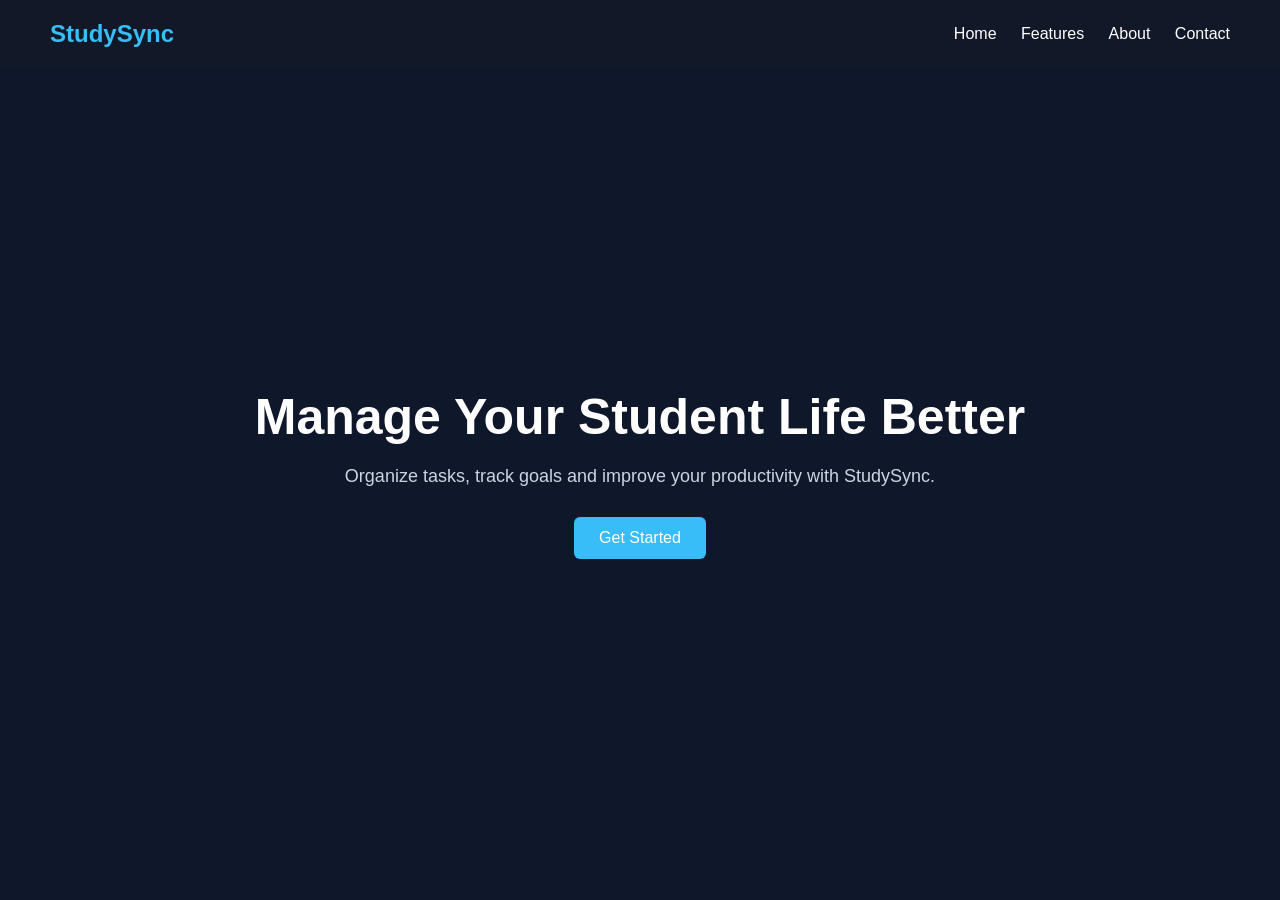
==== index.html @ 286b39d8 "Added landing page" ====
<!DOCTYPE html>
<html lang="en">
<head>
    <meta charset="UTF-8">
    <meta name="viewport" content="width=device-width, initial-scale=1.0">
    <title>StudySync</title>

    <link rel="stylesheet" href="style.css">
</head>
<body>

    <!-- Navbar -->

    <nav class="navbar">

        <div class="logo">
            <h1>StudySync</h1>
        </div>

        <div class="menu">

            <a href="#">Home</a>
            <a href="#">Features</a>
            <a href="#">About</a>
            <a href="#">Contact</a>

        </div>

    </nav>


    <!-- Hero Section -->

    <section class="hero">

        <div class="hero-text">

            <h2>Manage Your Student Life Better</h2>

            <p>
                Organize tasks, track goals and improve your productivity
                with StudySync.
            </p>

            <button>Get Started</button>

        </div>

    </section>

</body>
</html>
---- style.css ----
*{
    margin: 0;
    padding: 0;
    box-sizing: border-box;
}


body{
    font-family: Arial, sans-serif;
    background-color: #0f172a;
    color: white;
}


/* Navbar */

.navbar{
    display: flex;
    justify-content: space-between;
    align-items: center;

    padding: 20px 50px;

    background-color: #111827;
}


.logo h1{
    color: #38bdf8;
}


.menu a{
    color: white;
    text-decoration: none;

    margin-left: 20px;
}


.menu a:hover{
    color: #38bdf8;
}



/* Hero Section */

.hero{
    height: 90vh;

    display: flex;
    justify-content: center;
    align-items: center;

    text-align: center;

    padding: 20px;
}


.hero-text h2{
    font-size: 50px;

    margin-bottom: 20px;
}


.hero-text p{
    font-size: 18px;

    color: #cbd5e1;

    margin-bottom: 30px;
}


button{
    padding: 12px 25px;

    border: none;
    border-radius: 6px;

    background-color: #38bdf8;

    color: white;

    font-size: 16px;

    cursor: pointer;
}


button:hover{
    background-color: #0ea5e9;
}
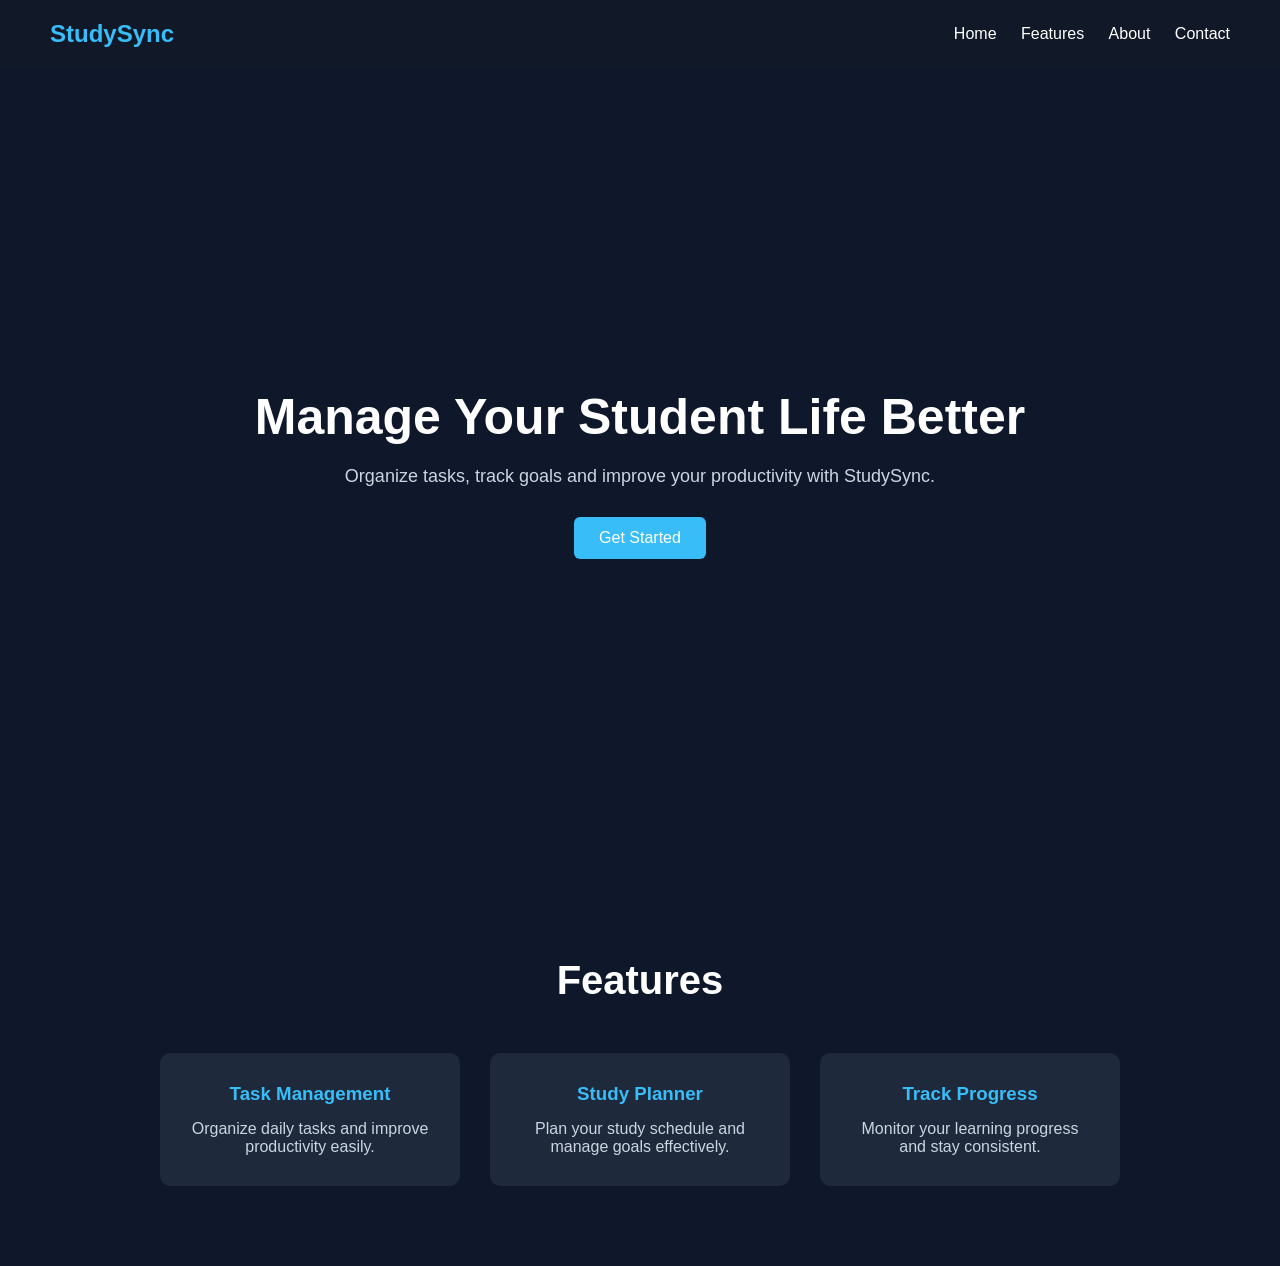
==== commit 47dc3be8: "Added features section" ====
--- a/index.html
+++ b/index.html
@@ -49,4 +49,36 @@
     </section>
 
 </body>
-</html>+</html>
+<!-- Features Section -->
+
+<section class="features">
+
+    <h2>Features</h2>
+
+    <div class="feature-box">
+
+        <div class="card">
+            <h3>Task Management</h3>
+            <p>
+                Organize daily tasks and improve productivity easily.
+            </p>
+        </div>
+
+        <div class="card">
+            <h3>Study Planner</h3>
+            <p>
+                Plan your study schedule and manage goals effectively.
+            </p>
+        </div>
+
+        <div class="card">
+            <h3>Track Progress</h3>
+            <p>
+                Monitor your learning progress and stay consistent.
+            </p>
+        </div>
+
+    </div>
+
+</section>
--- a/style.css
+++ b/style.css
@@ -93,4 +93,57 @@
 
 button:hover{
     background-color: #0ea5e9;
+}
+/* Features Section */
+
+.features{
+    padding: 80px 50px;
+
+    text-align: center;
+}
+
+
+.features h2{
+    font-size: 40px;
+
+    margin-bottom: 50px;
+}
+
+
+.feature-box{
+    display: flex;
+    justify-content: center;
+    gap: 30px;
+
+    flex-wrap: wrap;
+}
+
+
+.card{
+    background-color: #1e293b;
+
+    padding: 30px;
+
+    width: 300px;
+
+    border-radius: 10px;
+
+    transition: 0.3s;
+}
+
+
+.card:hover{
+    transform: translateY(-10px);
+}
+
+
+.card h3{
+    margin-bottom: 15px;
+
+    color: #38bdf8;
+}
+
+
+.card p{
+    color: #cbd5e1;
 }
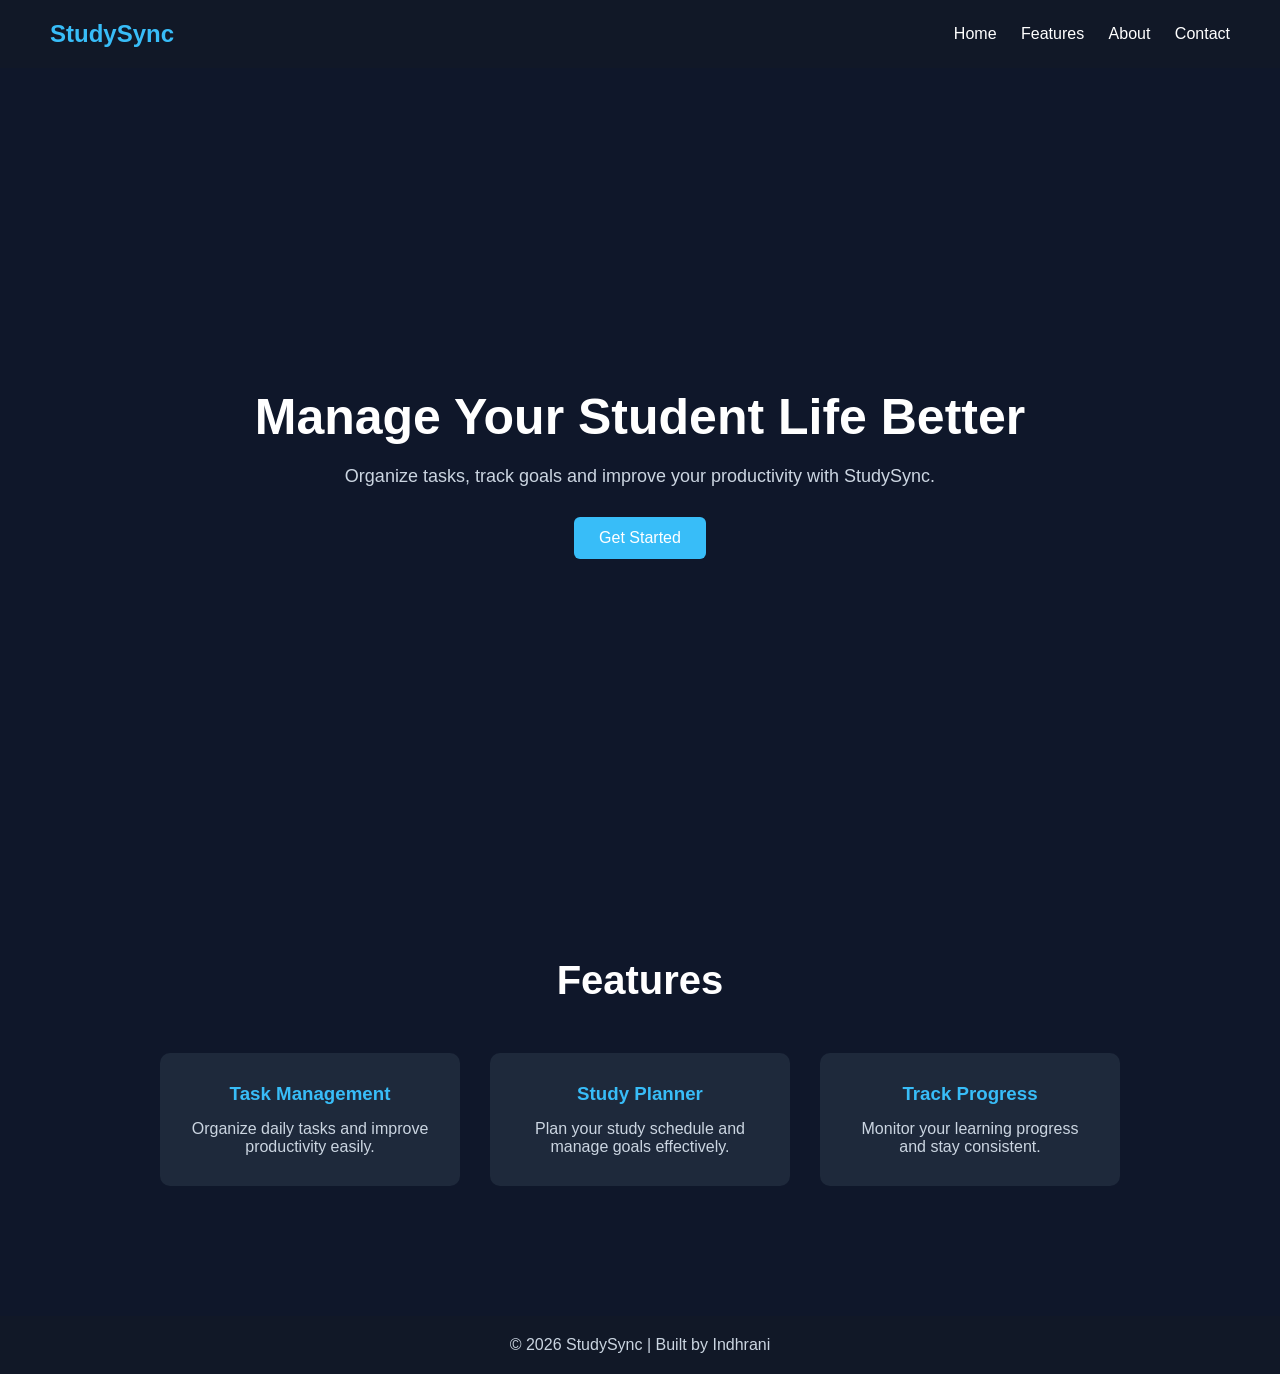
==== commit ed7a37ae: "Completed phase 1 frontend UI" ====
--- a/index.html
+++ b/index.html
@@ -81,4 +81,13 @@
 
     </div>
 
-</section>+</section>
+<!-- Footer -->
+
+<footer class="footer">
+
+    <p>
+        © 2026 StudySync | Built by Indhrani
+    </p>
+
+</footer>
--- a/style.css
+++ b/style.css
@@ -146,4 +146,52 @@
 
 .card p{
     color: #cbd5e1;
+}
+/* Responsive Design */
+
+@media(max-width: 768px){
+
+    .navbar{
+        flex-direction: column;
+
+        padding: 20px;
+    }
+
+    .menu{
+        margin-top: 15px;
+    }
+
+    .menu a{
+        margin: 0 10px;
+    }
+
+    .hero-text h2{
+        font-size: 35px;
+    }
+
+    .hero-text p{
+        font-size: 16px;
+    }
+
+    .feature-box{
+        flex-direction: column;
+        align-items: center;
+    }
+
+}
+/* Footer */
+
+.footer{
+    background-color: #111827;
+
+    padding: 20px;
+
+    text-align: center;
+
+    margin-top: 50px;
+}
+
+
+.footer p{
+    color: #cbd5e1;
 }
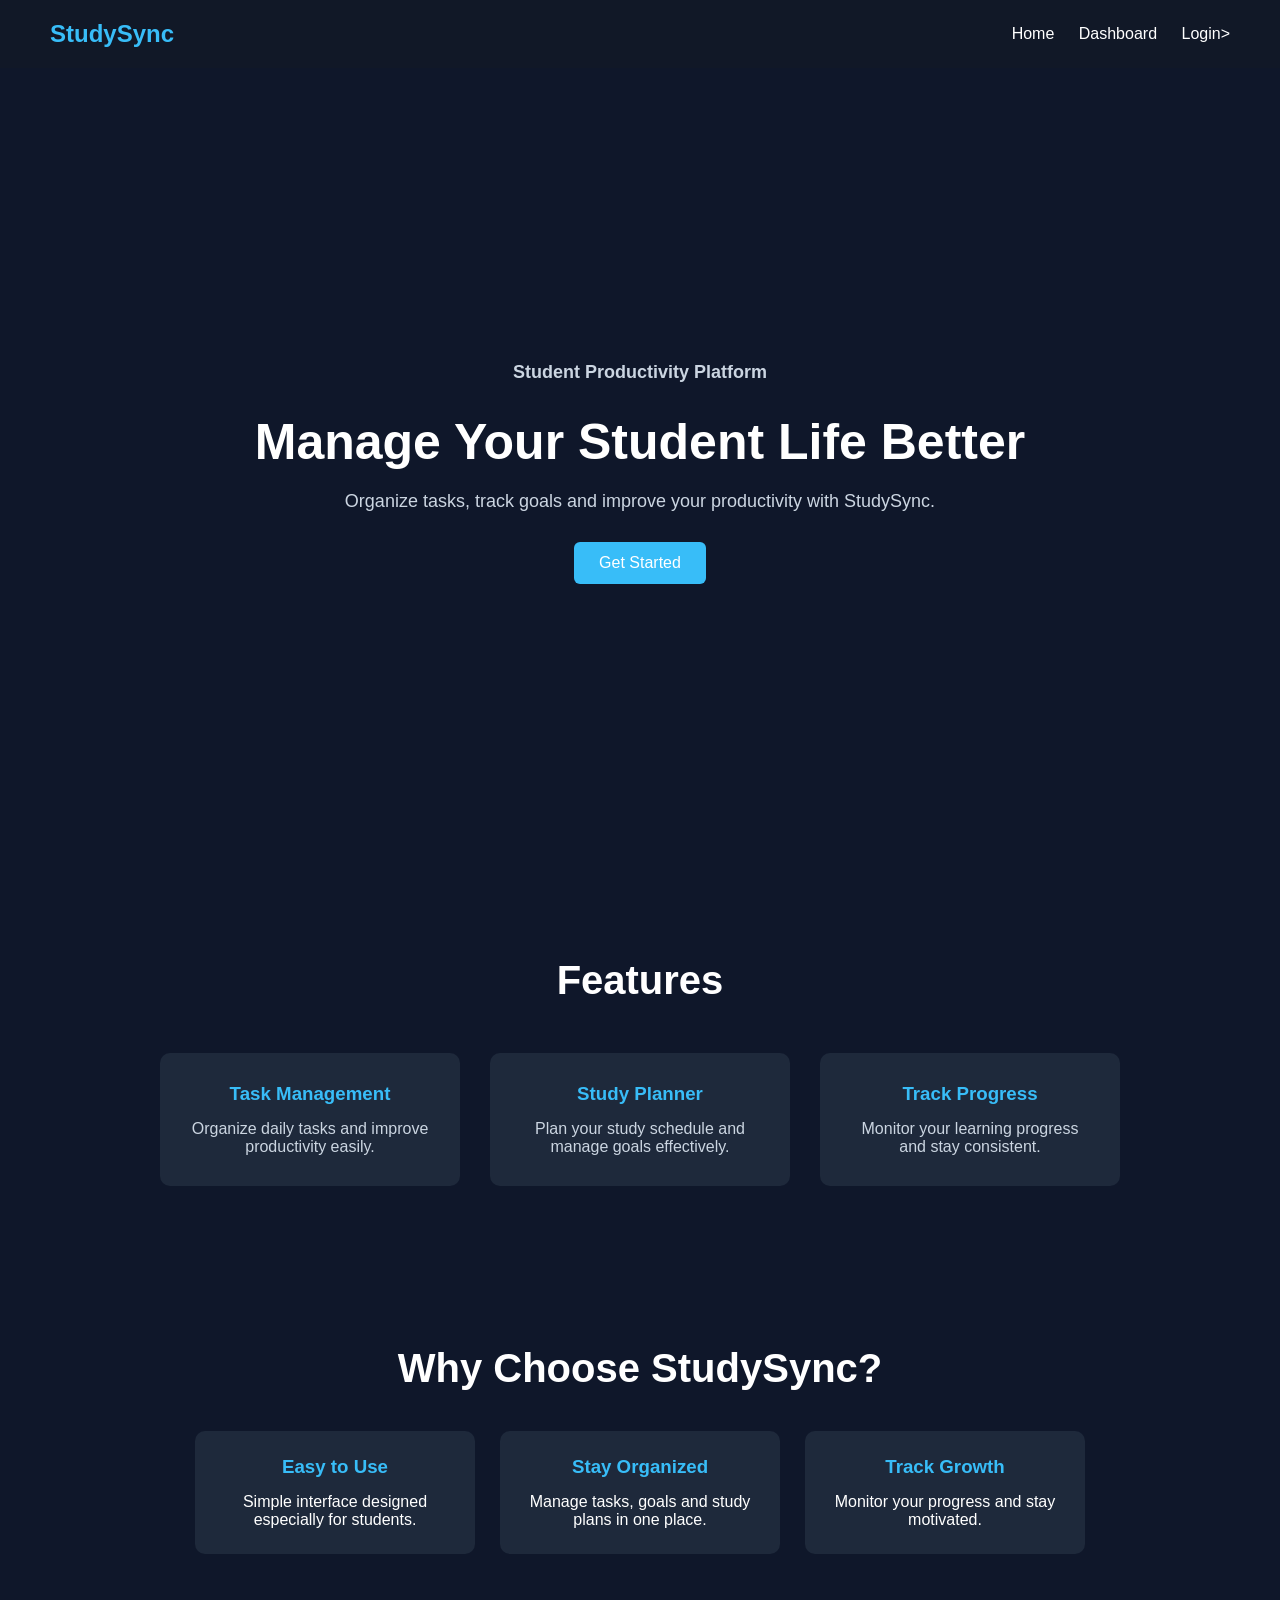
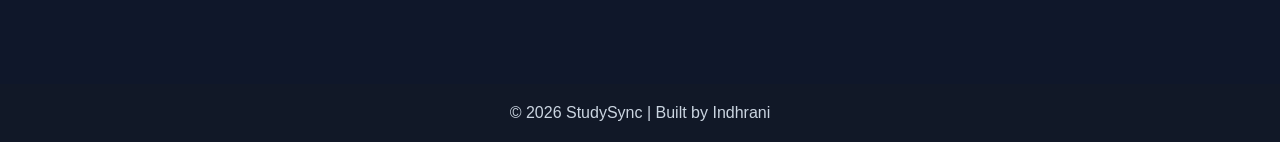
==== commit 3aff7cc2: "Enhanced landing page UI" ====
--- a/index.html
+++ b/index.html
@@ -19,10 +19,9 @@
 
         <div class="menu">
 
-            <a href="#">Home</a>
-            <a href="#">Features</a>
-            <a href="#">About</a>
-            <a href="#">Contact</a>
+            <a href="index.html">Home</a>
+            <a href="dashboard.html">Dashboard</a>
+            <a href="login.html">Login</a>>
 
         </div>
 
@@ -34,6 +33,7 @@
     <section class="hero">
 
         <div class="hero-text">
+            <p class="tagline">Student Productivity Platform</p>
 
             <h2>Manage Your Student Life Better</h2>
 
@@ -82,6 +82,30 @@
     </div>
 
 </section>
+<section class="why-us">
+
+    <h2>Why Choose StudySync?</h2>
+
+    <div class="why-container">
+
+        <div class="why-card">
+            <h3>Easy to Use</h3>
+            <p>Simple interface designed especially for students.</p>
+        </div>
+
+        <div class="why-card">
+            <h3>Stay Organized</h3>
+            <p>Manage tasks, goals and study plans in one place.</p>
+        </div>
+
+        <div class="why-card">
+            <h3>Track Growth</h3>
+            <p>Monitor your progress and stay motivated.</p>
+        </div>
+
+    </div>
+
+</section>
 <!-- Footer -->
 
 <footer class="footer">
--- a/style.css
+++ b/style.css
@@ -194,4 +194,147 @@
 
 .footer p{
     color: #cbd5e1;
+}
+/* Dashboard */
+
+.dashboard{
+    display: flex;
+
+    min-height: 100vh;
+}
+
+
+.sidebar{
+    width: 250px;
+
+    background-color: #111827;
+
+    padding: 30px;
+}
+
+
+.sidebar h2{
+    color: #38bdf8;
+
+    margin-bottom: 30px;
+}
+
+
+.sidebar a{
+    display: block;
+
+    color: white;
+
+    text-decoration: none;
+
+    margin-bottom: 20px;
+}
+
+
+.sidebar a:hover{
+    color: #38bdf8;
+}
+
+
+.main-content{
+    flex: 1;
+
+    padding: 40px;
+}
+
+
+.dashboard-cards{
+    display: flex;
+
+    gap: 20px;
+
+    margin-top: 30px;
+
+    flex-wrap: wrap;
+}
+
+
+.dash-card{
+    background-color: #1e293b;
+
+    padding: 30px;
+
+    width: 220px;
+
+    border-radius: 10px;
+}
+/* Login Page */
+
+.login-container{
+    height: 100vh;
+
+    display: flex;
+    justify-content: center;
+    align-items: center;
+}
+
+
+.login-form{
+    background-color: #1e293b;
+
+    padding: 40px;
+
+    border-radius: 10px;
+
+    width: 350px;
+}
+
+
+.login-form h2{
+    text-align: center;
+
+    margin-bottom: 30px;
+}
+
+
+.login-form input{
+    width: 100%;
+
+    padding: 12px;
+
+    margin-bottom: 20px;
+
+    border: none;
+
+    border-radius: 5px;
+}
+/* Why StudySync Section */
+
+.why-us{
+    padding: 80px 50px;
+    text-align: center;
+}
+
+.why-us h2{
+    margin-bottom: 40px;
+    font-size: 40px;
+}
+
+.why-container{
+    display: flex;
+    justify-content: center;
+    gap: 25px;
+    flex-wrap: wrap;
+}
+
+.why-card{
+    width: 280px;
+    padding: 25px;
+    background-color: #1e293b;
+    border-radius: 10px;
+}
+
+.why-card h3{
+    margin-bottom: 15px;
+    color: #38bdf8;
+}
+.tagline{
+    color: #38bdf8;
+    margin-bottom: 15px;
+    font-weight: bold;
 }
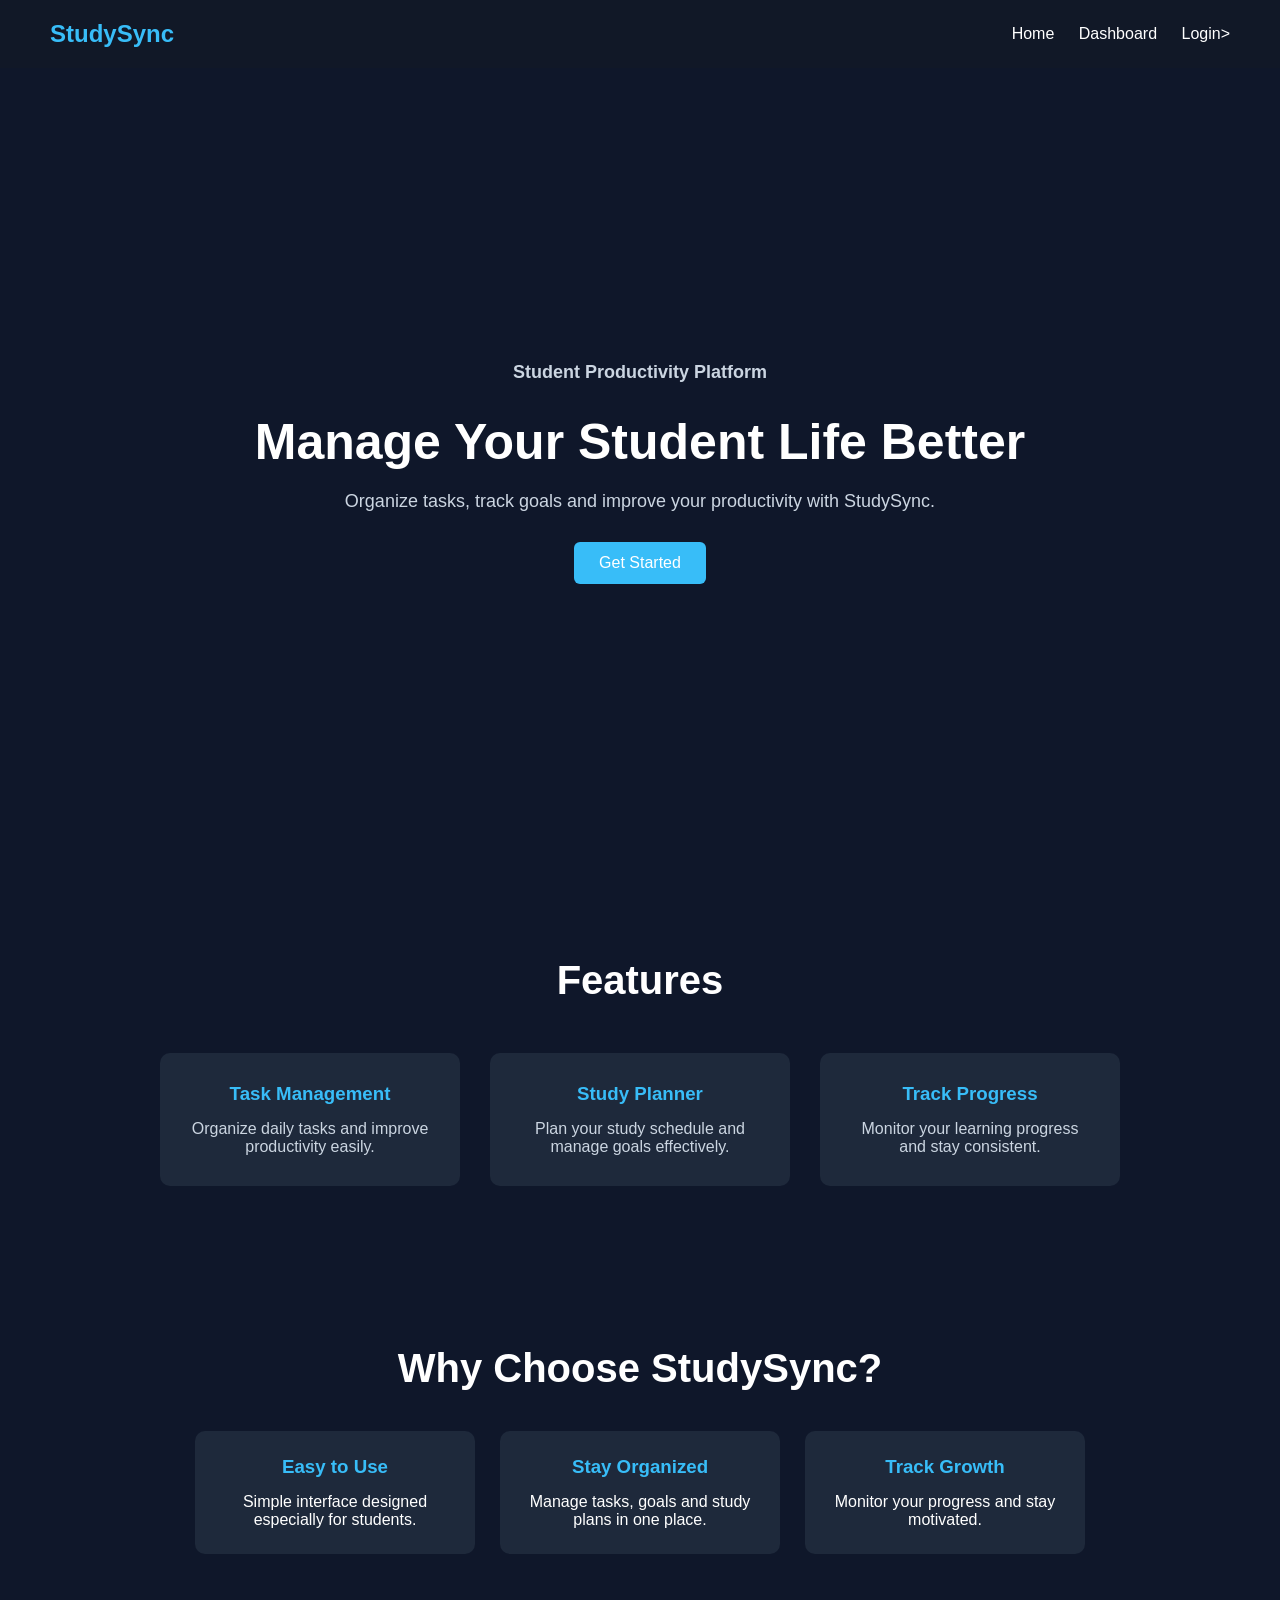
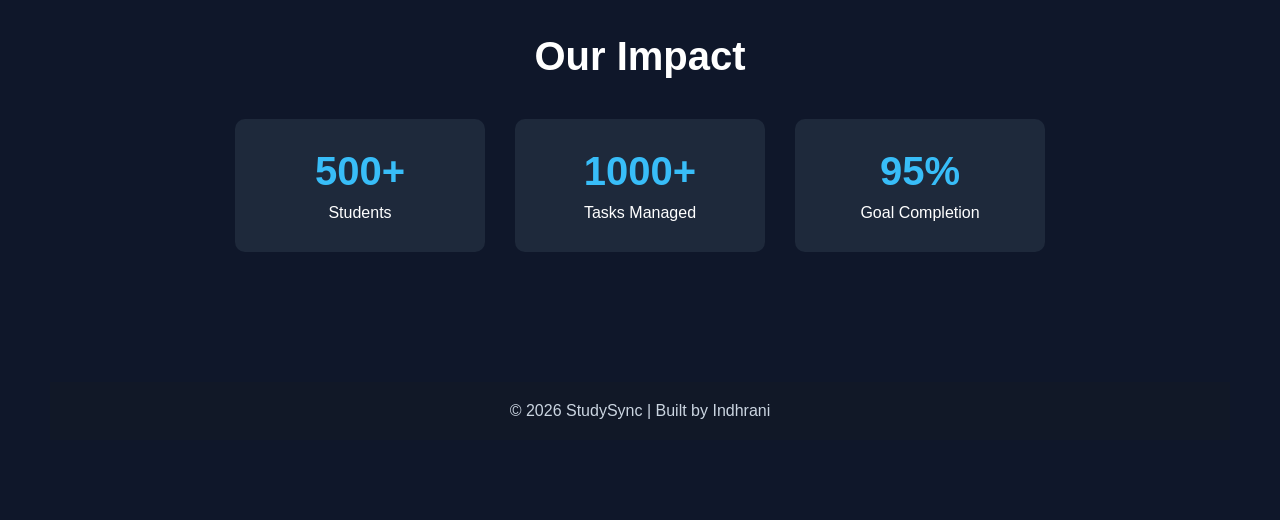
==== commit 14731f79: "Added statistics section" ====
--- a/index.html
+++ b/index.html
@@ -102,8 +102,35 @@
             <h3>Track Growth</h3>
             <p>Monitor your progress and stay motivated.</p>
         </div>
+        
 
     </div>
+    <!-- Statistics Section -->
+
+<section class="stats">
+
+    <h2>Our Impact</h2>
+
+    <div class="stats-container">
+
+        <div class="stat-card">
+            <h3>500+</h3>
+            <p>Students</p>
+        </div>
+
+        <div class="stat-card">
+            <h3>1000+</h3>
+            <p>Tasks Managed</p>
+        </div>
+
+        <div class="stat-card">
+            <h3>95%</h3>
+            <p>Goal Completion</p>
+        </div>
+
+    </div>
+
+
 
 </section>
 <!-- Footer -->
--- a/style.css
+++ b/style.css
@@ -337,4 +337,35 @@
     color: #38bdf8;
     margin-bottom: 15px;
     font-weight: bold;
+}
+/* Statistics Section */
+
+.stats{
+    padding: 80px 50px;
+    text-align: center;
+}
+
+.stats h2{
+    font-size: 40px;
+    margin-bottom: 40px;
+}
+
+.stats-container{
+    display: flex;
+    justify-content: center;
+    gap: 30px;
+    flex-wrap: wrap;
+}
+
+.stat-card{
+    width: 250px;
+    padding: 30px;
+    background-color: #1e293b;
+    border-radius: 10px;
+}
+
+.stat-card h3{
+    color: #38bdf8;
+    font-size: 40px;
+    margin-bottom: 10px;
 }
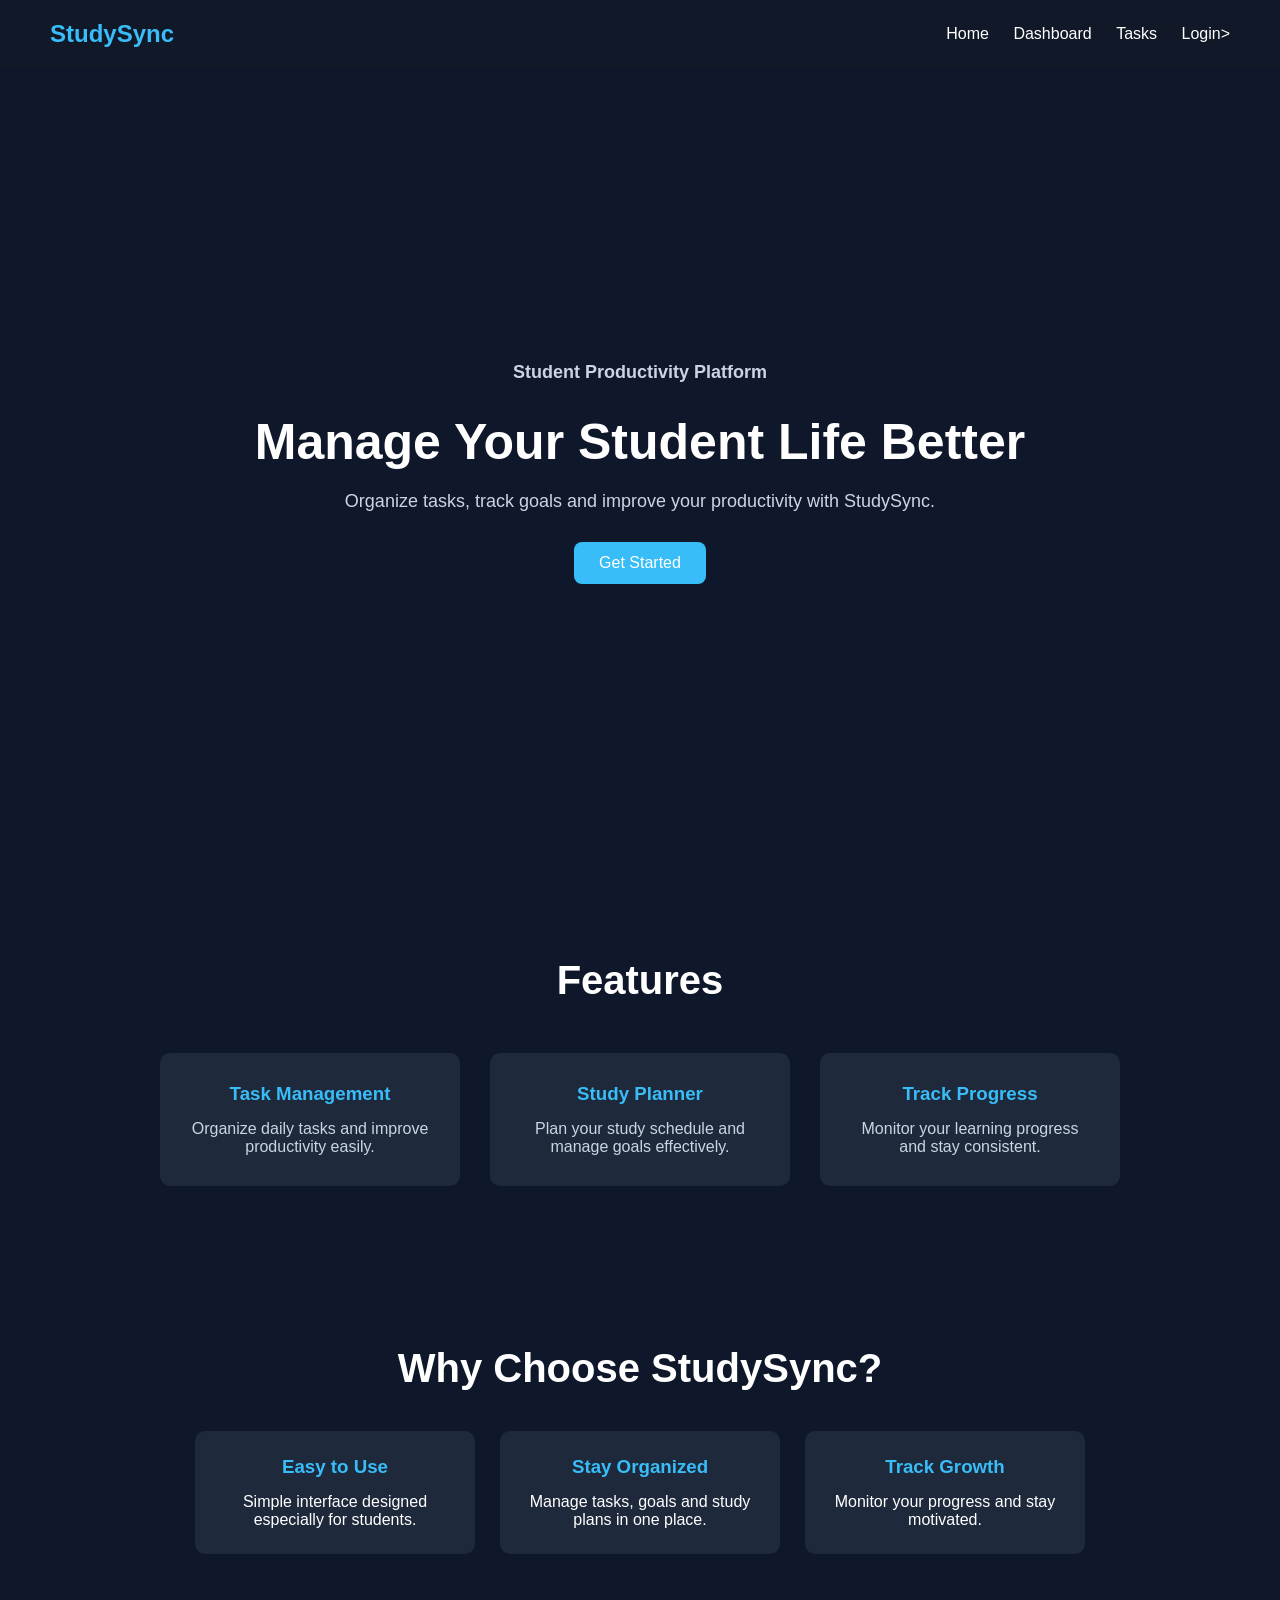
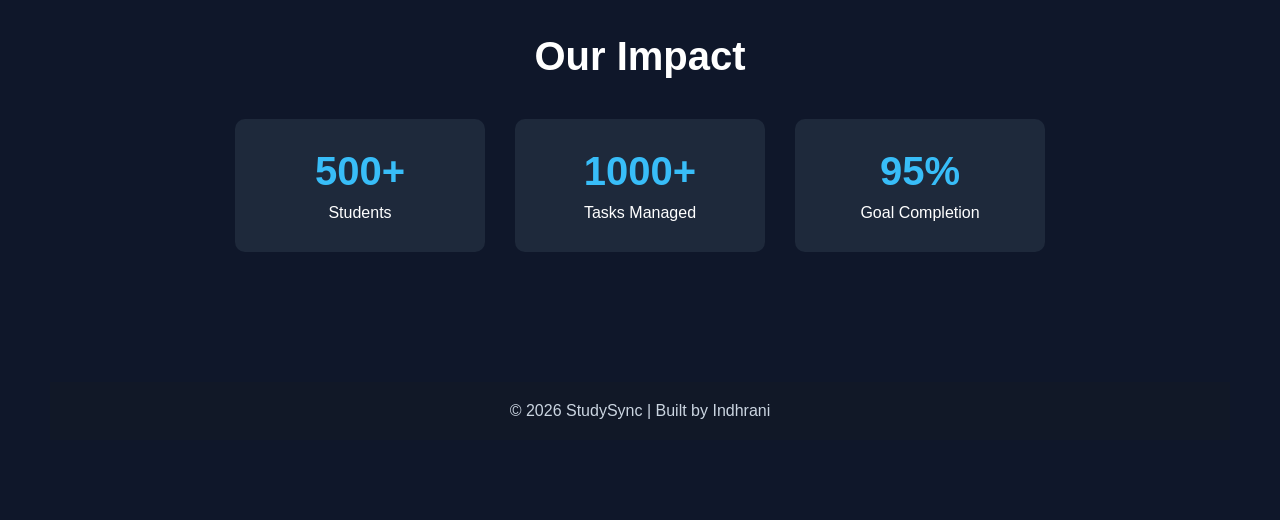
==== commit 69e2b523: "Added task filtering feature" ====
--- a/index.html
+++ b/index.html
@@ -21,6 +21,7 @@
 
             <a href="index.html">Home</a>
             <a href="dashboard.html">Dashboard</a>
+            <a href="tasks.html">Tasks</a>
             <a href="login.html">Login</a>>
 
         </div>
--- a/style.css
+++ b/style.css
@@ -79,7 +79,7 @@
     padding: 12px 25px;
 
     border: none;
-    border-radius: 6px;
+    border-radius: 8px;
 
     background-color: #38bdf8;
 
@@ -88,11 +88,17 @@
     font-size: 16px;
 
     cursor: pointer;
+
+    transition: all 0.3s ease;
 }
 
 
 button:hover{
     background-color: #0ea5e9;
+
+    transform: translateY(-3px);
+
+    box-shadow: 0 8px 20px rgba(56, 189, 248, 0.3);
 }
 /* Features Section */
 
@@ -129,11 +135,13 @@
     border-radius: 10px;
 
     transition: 0.3s;
-}
-
+    transition: all 0.3s ease;
+}
 
 .card:hover{
     transform: translateY(-10px);
+
+    box-shadow: 0 10px 25px rgba(56, 189, 248, 0.2);
 }
 
 
@@ -228,18 +236,23 @@
     text-decoration: none;
 
     margin-bottom: 20px;
+
+    transition: all 0.3s ease;
 }
 
 
 .sidebar a:hover{
     color: #38bdf8;
+
+    padding-left: 10px;
 }
 
 
 .main-content{
     flex: 1;
-
-    padding: 40px;
+ font-size: 32px;
+   
+     margin-bottom: 10px;
 }
 
 
@@ -259,10 +272,29 @@
 
     padding: 30px;
 
-    width: 220px;
-
-    border-radius: 10px;
-}
+    width: 250px;
+
+    border-radius: 12px;
+
+    transition: all 0.3s ease;
+}
+.dash-card h3{
+    color: #38bdf8;
+
+    margin-top: 10px;
+    margin-bottom: 15px;
+
+    font-size: 24px;
+}
+.dash-card:hover{
+    transform: translateY(-10px);
+
+    box-shadow: 0 10px 25px rgba(56,189,248,0.2);
+}
+.dash-card p{
+    font-size: 20px;
+}
+
 /* Login Page */
 
 .login-container{
@@ -302,6 +334,12 @@
     border: none;
 
     border-radius: 5px;
+    transition: all 0.3s ease;
+}
+.login-form input:focus{
+    outline: none;
+
+    box-shadow: 0 0 10px rgba(56,189,248,0.5);
 }
 /* Why StudySync Section */
 
@@ -327,6 +365,12 @@
     padding: 25px;
     background-color: #1e293b;
     border-radius: 10px;
+    transition: all 0.3s ease;
+}
+.why-card:hover{
+    transform: translateY(-10px);
+
+    box-shadow: 0 10px 25px rgba(56, 189, 248, 0.2);
 }
 
 .why-card h3{
@@ -362,10 +406,166 @@
     padding: 30px;
     background-color: #1e293b;
     border-radius: 10px;
+    transition: all 0.3s ease;
+}
+.stat-card:hover{
+    transform: translateY(-10px);
+
+    box-shadow: 0 10px 25px rgba(56, 189, 248, 0.2);
 }
 
 .stat-card h3{
     color: #38bdf8;
     font-size: 40px;
     margin-bottom: 10px;
+}
+.welcome-text{
+    color: #cbd5e1;
+
+    margin-top: 10px;
+
+    margin-bottom: 20px;
+}
+.register-text{
+    margin-top: 20px;
+
+    color: #cbd5e1;
+
+    text-align: center;
+
+    font-size: 14px;
+}
+.register-text a{
+    color: #38bdf8;
+    text-decoration: none;
+}
+
+.register-text a:hover{
+    text-decoration: underline;
+}
+
+.delete-btn{
+    padding: 5px 10px;
+    margin-left: 10px;
+    background-color: crimson;
+    color: white;
+    border: none;
+    border-radius: 5px;
+    cursor: pointer;
+}
+
+.delete-btn:hover{
+    background-color: darkred;
+}
+
+/* Task Manager */
+
+.task-container{
+    width: 700px;
+
+    margin: 50px auto;
+
+    background-color: #1e293b;
+
+    padding: 30px;
+
+    border-radius: 12px;
+
+    box-shadow: 0 10px 25px rgba(0,0,0,0.3);
+}
+
+.task-container h1{
+    margin-bottom: 10px;
+}
+
+#taskCount{
+    color: #38bdf8;
+
+    margin-bottom: 20px;
+}
+
+#taskInput{
+    width: 70%;
+
+    padding: 12px;
+
+    border: none;
+
+    border-radius: 8px;
+
+    margin-right: 10px;
+}
+
+#taskList{
+    list-style: none;
+
+    margin-top: 25px;
+}
+
+#taskList li{
+    background-color: #0f172a;
+
+    padding: 12px 15px;
+
+    margin-bottom: 12px;
+
+    border-radius: 8px;
+
+    display: flex;
+
+    justify-content: space-between;
+
+    align-items: center;
+}
+
+#addBtn{
+    padding: 12px 20px;
+    height: 48px;
+}
+
+#taskList li{
+    transition: all 0.3s ease;
+}
+
+#taskList li:hover{
+    transform: translateX(5px);
+}
+
+.complete-btn{
+    padding: 5px 10px;
+
+    margin-left: 10px;
+
+    background-color: seagreen;
+
+    color: white;
+
+    border: none;
+
+    border-radius: 5px;
+
+    cursor: pointer;
+}
+
+.complete-btn:hover{
+    background-color: green;
+}
+
+.completed-task{
+    text-decoration: line-through;
+
+    color: #94a3b8;
+}
+
+#taskList li div{
+    display: flex;
+    gap: 10px;
+}
+
+.filter-buttons{
+    margin-top: 20px;
+    margin-bottom: 20px;
+
+    display: flex;
+    gap: 10px;
 }
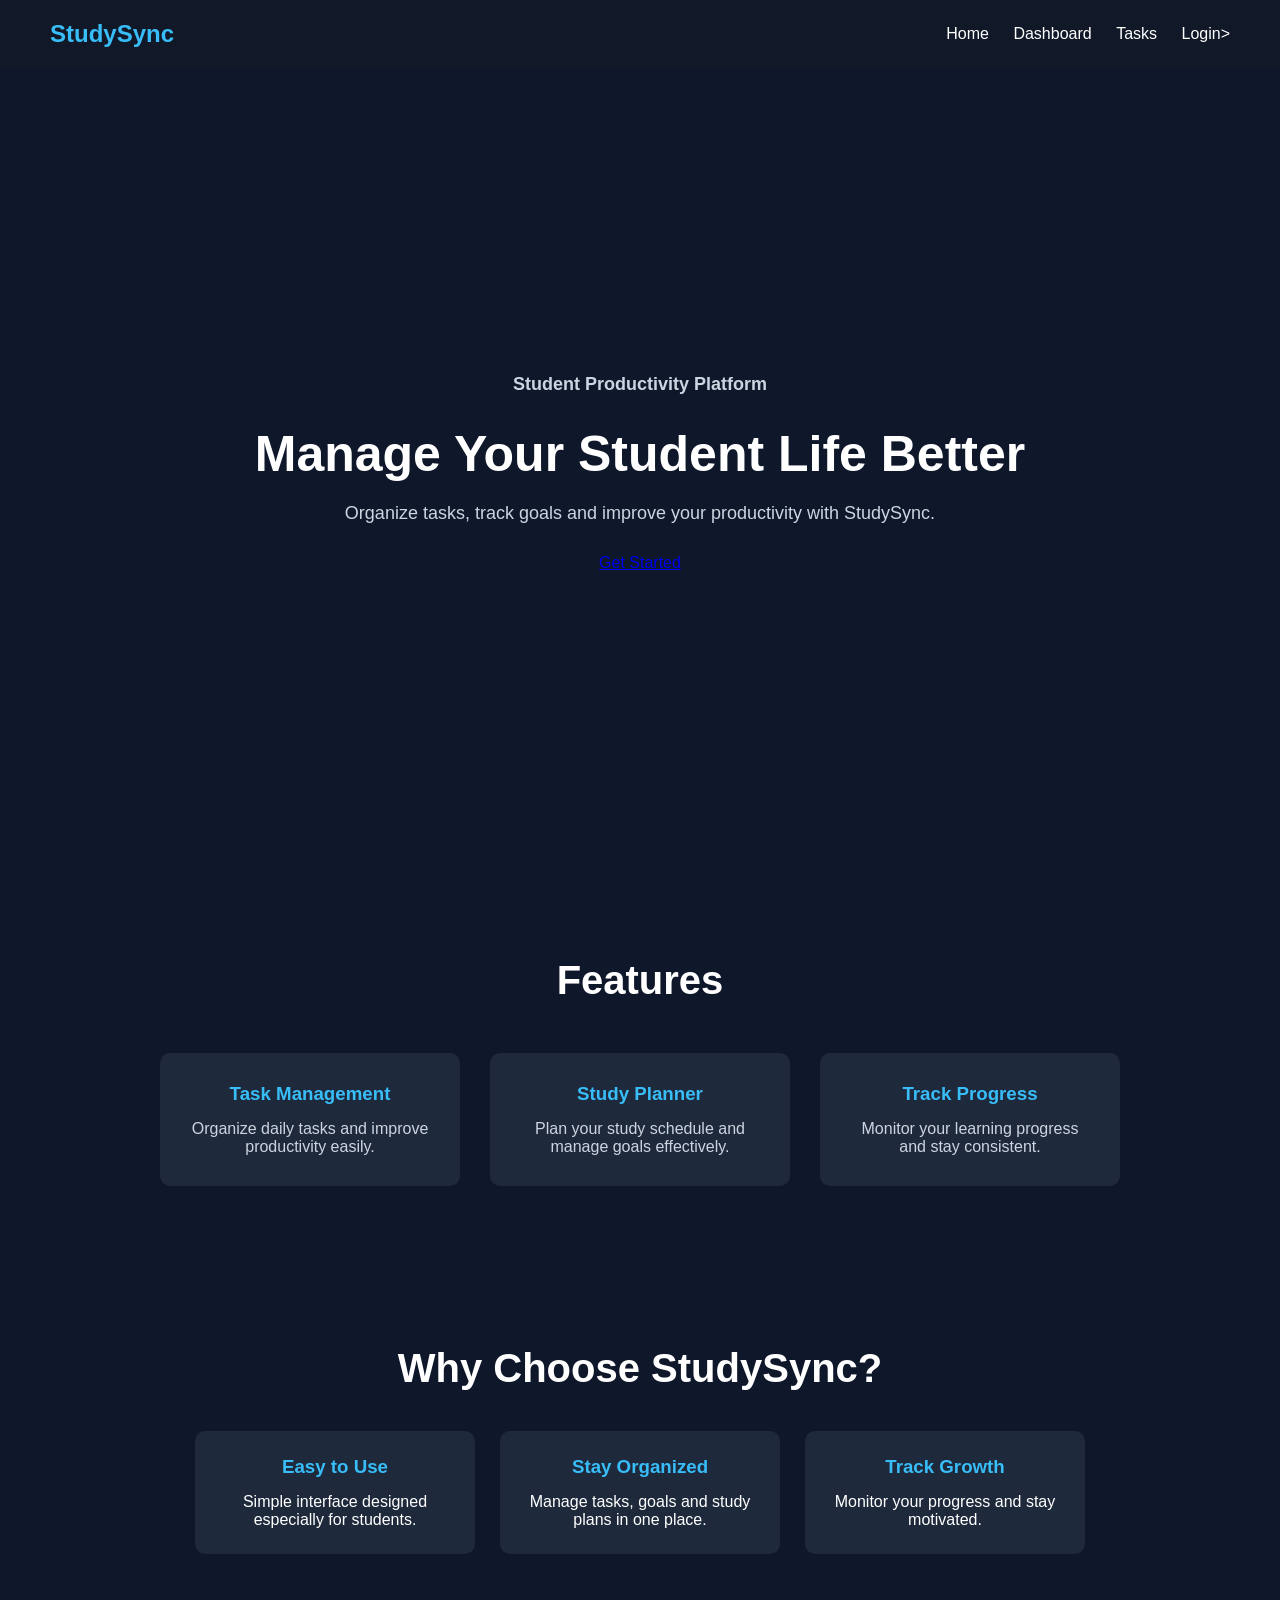
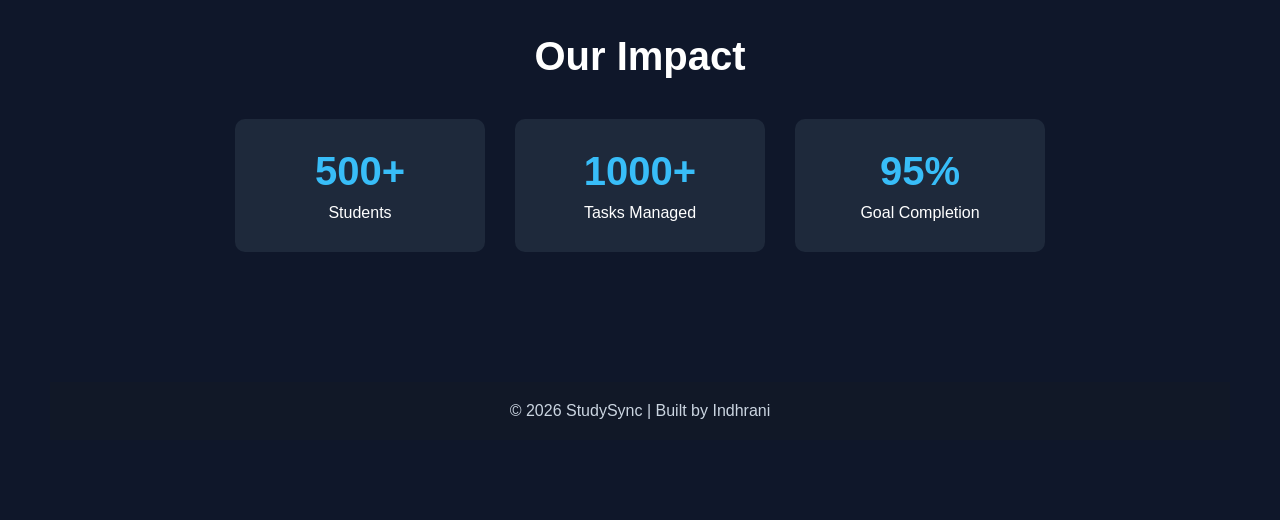
==== commit 2dbcae30: "Connected Get Started button to Dashboard" ====
--- a/index.html
+++ b/index.html
@@ -43,7 +43,9 @@
                 with StudySync.
             </p>
 
-            <button>Get Started</button>
+           <a href="dashboard.html" class="get-started-btn">
+    Get Started
+</a>
 
         </div>
 
--- a/style.css
+++ b/style.css
@@ -568,4 +568,86 @@
 
     display: flex;
     gap: 10px;
+}
+
+.dash-card{
+    transition: all 0.3s ease;
+}
+
+.dash-card:hover{
+    transform: translateY(-10px);
+
+    box-shadow: 0 10px 25px rgba(56,189,248,0.2);
+}
+
+
+
+.search-filter-container{
+    display: flex;
+    align-items: center;
+    gap: 15px;
+    margin: 20px 0;
+}
+
+#searchInput{
+    width: 250px;
+    padding: 10px;
+    border: none;
+    border-radius: 8px;
+}
+
+#taskCount,
+#completedCount,
+#pendingCount{
+    color: #38bdf8;
+    margin-bottom: 8px;
+    font-size: 14px;
+    font-weight: bold;
+}
+.stats-row{
+    display: flex;
+    gap: 25px;
+    margin-bottom: 20px;
+}
+
+.stats-row h3{
+    color: #38bdf8;
+    font-size:16px;
+    font-weight:600;
+}
+
+.theme-btn{
+    margin-bottom: 20px;
+}
+.light-theme{
+    background-color: white;
+    color: black;
+}
+
+.light-theme .task-container{
+    background-color: white;
+}
+
+.light-theme .task-container h1{
+    color: black;
+}
+
+.light-theme li{
+    background-color: #f1f5f9;
+    color: black;
+}
+
+.progress-bar{
+    width: 100%;
+    height: 18px;
+    background-color: #0b1633;
+    border-radius: 10px;
+    overflow: hidden;
+    margin: 15px 0;
+}
+
+#progressFill{
+    height: 100%;
+    background-color: #38bdf8;
+    transition: width 0.5s ease;
 }
